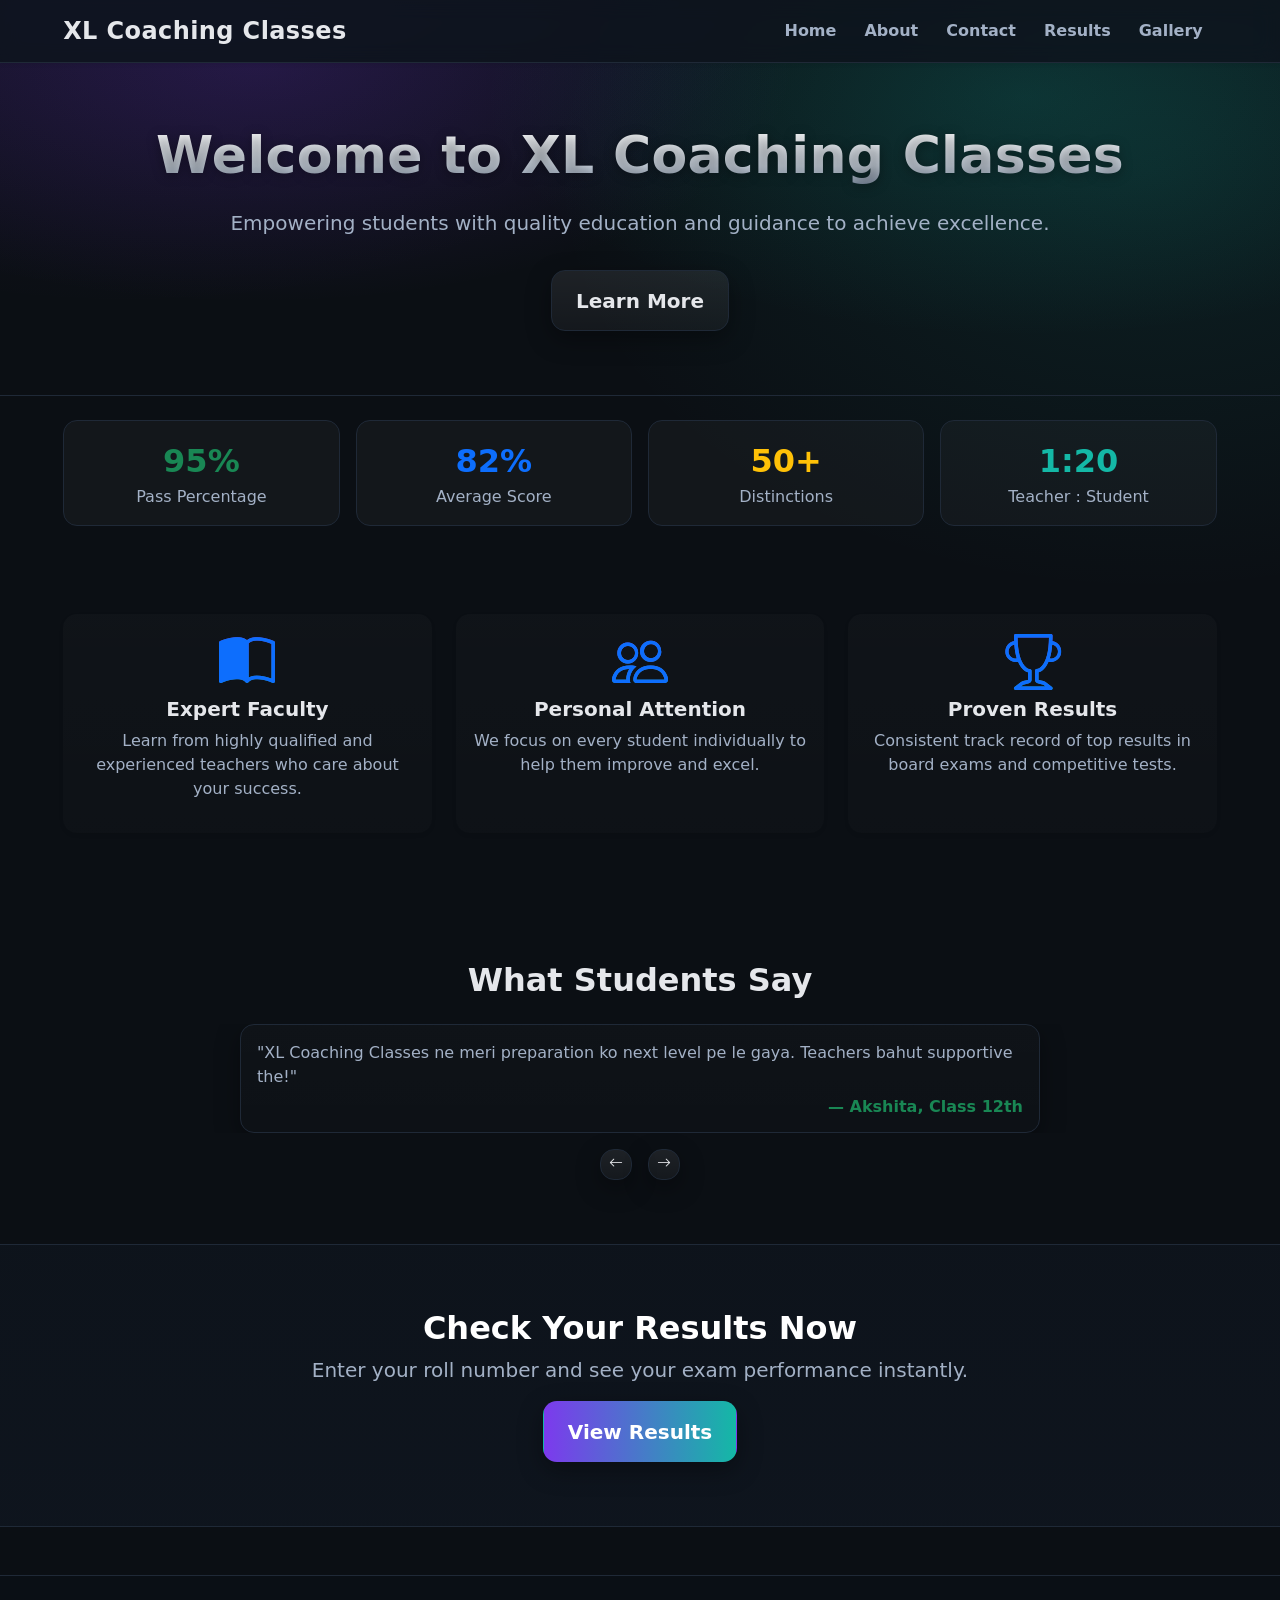
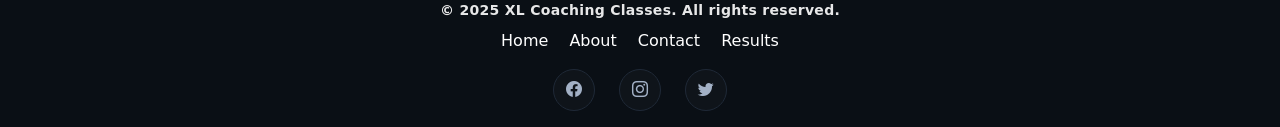
==== index.html @ 8166fb9c "Add files via upload" ====
<!DOCTYPE html>
<html lang="en">

<head>
    <meta charset="UTF-8">
    <meta name="viewport" content="width=device-width, initial-scale=1.0">
    <title>XL CLASSES || LEARN TODAY LEAD TOMORROW</title>
    <link rel="stylesheet" href="styles.css">
    <link rel="shortcut icon" href="assets/favicon2.png" type="image/x-icon">
    <link href="https://cdn.jsdelivr.net/npm/bootstrap@5.3.3/dist/css/bootstrap.min.css" rel="stylesheet"
        integrity="sha384-QWTKZyjpPEjISv5WaRU9OFeRpok6YctnYmDr5pNlyT2bRjXh0JMhjY6hW+ALEwIH" crossorigin="anonymous">
    <style>
        :root {
            --bg: #0b0f14;
            --panel: #0f1620;
            --muted: #1b2430;
            --text: #e5e7eb;
            --text-dim: #a3b1c6;
            --accent: #7c3aed;
            --accent-2: #14b8a6;
            --border: #1f2937;
            --ring: #2563eb;
            --shadow: 0 8px 24px rgba(0, 0, 0, 0.35);
            --radius: 14px;
            --speed: 180ms;
        }

        html,
        body {
            background:
                radial-gradient(1200px 800px at 10% -10%, rgba(124, 58, 237, .12), transparent 60%),
                radial-gradient(1000px 700px at 90% 10%, rgba(20, 184, 166, .10), transparent 60%),
                var(--bg);
            color: var(--text);
            -webkit-font-smoothing: antialiased;
            -moz-osx-font-smoothing: grayscale;
        }

        .container {
            max-width: min(1200px, 92vw);
        }

        .custom-navbar {
            position: sticky;
            top: 0;
            z-index: 1030;
            background: rgba(15, 22, 32, 0.7) !important;
            backdrop-filter: saturate(120%) blur(10px);
            border-bottom: 1px solid var(--border);
        }

        .custom-navbar .navbar-brand {
            letter-spacing: .4px;
        }

        .custom-navbar .nav-link {
            color: var(--text-dim) !important;
            position: relative;
            transition: color var(--speed) ease;
            padding-inline: clamp(.5rem, 1.2vw, .85rem);
        }

        .custom-navbar .nav-link:hover,
        .custom-navbar .nav-link:focus {
            color: var(--text) !important;
        }

        .custom-navbar .nav-link::after {
            content: "";
            position: absolute;
            left: 10%;
            right: 10%;
            bottom: 6px;
            height: 2px;
            background: linear-gradient(90deg, var(--accent), var(--accent-2));
            transform: scaleX(0);
            transform-origin: left;
            transition: transform var(--speed) ease;
            border-radius: 2px;
        }

        .custom-navbar .nav-link:hover::after,
        .custom-navbar .nav-link:focus::after {
            transform: scaleX(1);
        }

        .navbar-toggler {
            border-color: var(--border) !important;
        }

        .navbar-toggler:focus {
            box-shadow: 0 0 0 3px rgba(37, 99, 235, .35);
        }

        .dropdown-menu {
            background: var(--panel);
            border: 1px solid var(--border);
        }

        .dropdown-item {
            color: var(--text-dim);
            transition: background var(--speed) ease, color var(--speed) ease;
        }

        .dropdown-item:hover,
        .dropdown-item:focus {
            background: var(--muted);
            color: var(--text);
        }

        .notice-bar {
            background: linear-gradient(90deg, rgba(124, 58, 237, .15), rgba(20, 184, 166, .15));
            border-bottom: 1px solid var(--border);
        }

        .notice-pill {
            display: inline-flex;
            align-items: center;
            gap: .5rem;
            padding: .5rem .9rem;
            border: 1px solid var(--border);
            border-radius: 999px;
            background: rgba(255, 255, 255, .04);
            color: var(--text);
            box-shadow: var(--shadow);
        }

        .notice-text {
            color: var(--text-dim);
            white-space: nowrap;
            overflow: hidden;
            text-overflow: ellipsis;
        }

        .hero-section {
            background:
                radial-gradient(900px 400px at 20% 0%, rgba(124, 58, 237, 0.18), transparent 60%),
                radial-gradient(900px 400px at 80% 10%, rgba(20, 184, 166, 0.16), transparent 60%);
            border-bottom: 1px solid var(--border);
        }

        .hero-section h1 {
            line-height: 1.1;
            letter-spacing: .3px;
            font-size: clamp(2rem, 5vw, 3.25rem);
            background: linear-gradient(180deg, #fff, #cbd5e1 60%, #64748b);
            -webkit-background-clip: text;
            background-clip: text;
            color: transparent;
        }

        .hero-section .lead {
            color: var(--text-dim);
            font-size: clamp(1rem, 2.2vw, 1.25rem);
        }

        .btn {
            border-radius: var(--radius);
            transition: transform var(--speed) ease, box-shadow var(--speed) ease, background var(--speed) ease, border-color var(--speed) ease;
        }

        .btn-light {
            color: var(--text);
            background: linear-gradient(180deg, rgba(255, 255, 255, .08), rgba(255, 255, 255, .04));
            border: 1px solid var(--border);
            box-shadow: var(--shadow);
        }

        .btn-light:hover,
        .btn-light:focus {
            transform: translateY(-1px);
            background: linear-gradient(180deg, rgba(255, 255, 255, .12), rgba(255, 255, 255, .06));
            box-shadow: 0 10px 28px rgba(0, 0, 0, .45);
        }

        .btn-primary {
            background: linear-gradient(90deg, var(--accent), var(--accent-2));
            border: 1px solid transparent;
            box-shadow: var(--shadow);
        }

        .btn-primary:hover,
        .btn-primary:focus {
            filter: brightness(1.05);
            transform: translateY(-1px);
        }

        .btn-lg {
            padding: clamp(.6rem, 1.5vw, .9rem) clamp(1rem, 2.5vw, 1.5rem);
        }

        .card {
            background: linear-gradient(180deg, rgba(255, 255, 255, .02), rgba(255, 255, 255, .01));
            border: 1px solid var(--border);
            border-radius: var(--radius);
            box-shadow: var(--shadow);
            transition: transform var(--speed) ease, box-shadow var(--speed) ease, border-color var(--speed) ease;
        }

        .card:hover {
            transform: translateY(-4px);
            box-shadow: 0 14px 36px rgba(0, 0, 0, .45);
            border-color: rgba(124, 58, 237, .35);
        }

        .card .card-body i {
            background: linear-gradient(180deg, var(--accent), var(--accent-2));
            -webkit-background-clip: text;
            background-clip: text;
            color: transparent;
        }

        .card .card-body h5 {
            color: var(--text);
        }

        .card .card-body p {
            color: var(--text-dim);
        }

        .stats-strip .stat {
            background: rgba(255, 255, 255, .03);
            border: 1px solid var(--border);
            border-radius: var(--radius);
            padding: 1rem;
        }

        .stats-strip .value {
            font-size: clamp(1.4rem, 3.5vw, 2rem);
            font-weight: 800;
        }

        .stats-strip .label {
            color: var(--text-dim);
        }

        section.py-5 {
            padding-block: clamp(2rem, 6vw, 4rem) !important;
        }

        .cta-section {
            background: linear-gradient(180deg, rgba(15, 22, 32, .6), rgba(15, 22, 32, .8));
            border-top: 1px solid var(--border);
            border-bottom: 1px solid var(--border);
        }

        .cta-section .lead {
            color: var(--text-dim);
        }

        .faq .accordion-item {
            background: rgba(255, 255, 255, .03);
            border: 1px solid var(--border);
            border-radius: var(--radius) !important;
            overflow: hidden;
        }

        .faq .accordion-button {
            background: rgba(255, 255, 255, .02);
            color: var(--text);
        }

        .faq .accordion-button:not(.collapsed) {
            color: var(--text);
            background: rgba(124, 58, 237, .12);
            border-bottom: 1px solid var(--border);
        }

        .faq .accordion-body {
            color: var(--text-dim);
        }

        footer.bg-dark {
            background: #0a0f15 !important;
            border-top: 1px solid var(--border);
        }

        footer a {
            color: var(--text-dim) !important;
        }

        footer a:hover,
        footer a:focus {
            color: var(--text) !important;
            text-decoration: none;
        }

        .social a {
            display: inline-flex;
            align-items: center;
            justify-content: center;
            width: 42px;
            height: 42px;
            border-radius: 50%;
            border: 1px solid var(--border);
            background: rgba(255, 255, 255, .02);
            transition: transform var(--speed) ease, border-color var(--speed) ease, background var(--speed) ease;
        }

        .social a:hover,
        .social a:focus {
            transform: translateY(-2px);
            background: rgba(124, 58, 237, .12);
            border-color: rgba(124, 58, 237, .45);
        }

        @media (max-width: 991.98px) {
            .custom-navbar .navbar-collapse {
                background: rgba(15, 22, 32, .9);
                border: 1px solid var(--border);
                border-radius: var(--radius);
                padding: .75rem;
                margin-top: .5rem;
            }
        }

        @media (prefers-reduced-motion: reduce) {
            * {
                transition: none !important;
                animation: none !important;
                scroll-behavior: auto !important;
            }
        }

        :focus-visible {
            outline: 2px solid var(--ring);
            outline-offset: 2px;
        }
    </style>
</head>

<body>
    <!-- Navbar -->
    <nav class="navbar navbar-expand-lg navbar-dark bg-primary shadow-sm custom-navbar">
        <div class="container">
            <!-- Brand / Logo -->
            <a class="navbar-brand fw-bold fs-4" href="./index.html">XL Coaching Classes</a>

            <!-- Mobile Toggle -->
            <button class="navbar-toggler" type="button" data-bs-toggle="collapse" data-bs-target="#navbarNav"
                aria-controls="navbarNav" aria-expanded="false" aria-label="Toggle navigation">
                <span class="navbar-toggler-icon"></span>
            </button>

            <!-- Links -->
            <div class="collapse navbar-collapse" id="navbarNav">
                <ul class="navbar-nav ms-auto align-items-lg-center">
                    <li class="nav-item">
                        <a class="nav-link fw-semibold" href="./index.html">Home</a>
                    </li>
                    <li class="nav-item">
                        <a class="nav-link fw-semibold" href="./about.html">About</a>
                    </li>
                    <li class="nav-item">
                        <a class="nav-link fw-semibold" href="./contact.html">Contact</a>
                    </li>
                    <li class="nav-item">
                        <a class="nav-link fw-semibold" href="./result.html">Results</a>
                    </li>
                    <!-- ✅ Gallery Dropdown -->
                    <li class="nav-item dropdown">
                        <a class="nav-link fw-semibold dropdown-toggle" href="#" id="galleryDropdown" role="button"
                            data-bs-toggle="dropdown" aria-expanded="false">
                            Gallery
                        </a>
                        <ul class="dropdown-menu dropdown-menu-end shadow-lg rounded-3 border-0"
                            aria-labelledby="galleryDropdown">
                            <li><a class="dropdown-item py-2" href="./photos.html">📷 Photos</a></li>
                            <li><a class="dropdown-item py-2" href="./videos.html">🎥 Videos</a></li>
                        </ul>
                    </li>
                </ul>
            </div>
        </div>
    </nav>



    <!-- Hero Section -->
    <section class="hero-section py-5">
        <div class="container">
            <h1 class="display-4 fw-bold pb-2">Welcome to XL Coaching Classes</h1>
            <p class="lead mt-3">Empowering students with quality education and guidance to achieve excellence.</p>
            <a href="./about.html" class="btn btn-light btn-lg mt-3">Learn More</a>
        </div>
    </section>

    <!-- Stats -->
    <section class="py-4">
        <div class="container stats-strip">
            <div class="row g-3 text-center">
                <div class="col-6 col-md-3">
                    <div class="stat">
                        <div class="value text-success">95%</div>
                        <div class="label">Pass Percentage</div>
                    </div>
                </div>
                <div class="col-6 col-md-3">
                    <div class="stat">
                        <div class="value text-primary">82%</div>
                        <div class="label">Average Score</div>
                    </div>
                </div>
                <div class="col-6 col-md-3">
                    <div class="stat">
                        <div class="value text-warning">50+</div>
                        <div class="label">Distinctions</div>
                    </div>
                </div>
                <div class="col-6 col-md-3">
                    <div class="stat">
                        <div class="value" style="color:#14b8a6;">1:20</div>
                        <div class="label">Teacher : Student</div>
                    </div>
                </div>
            </div>
        </div>
    </section>

    <!-- Highlights Section -->
    <section class="py-5">
        <div class="container">
            <div class="row text-center g-4">
                <div class="col-md-4">
                    <div class="card shadow-sm border-0 h-100">
                        <div class="card-body">
                            <i class="bi bi-book-half display-4 text-primary mb-3"></i>
                            <h5 class="fw-bold">Expert Faculty</h5>
                            <p>Learn from highly qualified and experienced teachers who care about your success.</p>
                        </div>
                    </div>
                </div>
                <div class="col-md-4">
                    <div class="card shadow-sm border-0 h-100">
                        <div class="card-body">
                            <i class="bi bi-people display-4 text-primary mb-3"></i>
                            <h5 class="fw-bold">Personal Attention</h5>
                            <p>We focus on every student individually to help them improve and excel.</p>
                        </div>
                    </div>
                </div>
                <div class="col-md-4">
                    <div class="card shadow-sm border-0 h-100">
                        <div class="card-body">
                            <i class="bi bi-trophy display-4 text-primary mb-3"></i>
                            <h5 class="fw-bold">Proven Results</h5>
                            <p>Consistent track record of top results in board exams and competitive tests.</p>
                        </div>
                    </div>
                </div>
            </div>
        </div>
    </section>

    <!-- Testimonials (Carousel) -->
    <section class="py-5">
        <div class="container">
            <h2 class="fw-bold text-center mb-4">What Students Say</h2>
            <div id="testiCarousel" class="carousel slide" data-bs-ride="carousel">
                <div class="carousel-inner">
                    <div class="carousel-item active">
                        <div class="card mx-auto" style="max-width:800px;">
                            <div class="card-body">
                                <p class="mb-2">"XL Coaching Classes ne meri preparation ko next level pe le gaya.
                                    Teachers bahut supportive the!"</p>
                                <h6 class="fw-bold text-end text-success mb-0">— Akshita, Class 12th</h6>
                            </div>
                        </div>
                    </div>
                    <div class="carousel-item">
                        <div class="card mx-auto" style="max-width:800px;">
                            <div class="card-body">
                                <p class="mb-2">"Regular tests aur doubt sessions ki wajah se mere marks improve hue.
                                    Thank you XL Classes!"</p>
                                <h6 class="fw-bold text-end text-success mb-0">— Bhawani Pratap Singh, Class 10th</h6>
                            </div>
                        </div>
                    </div>
                </div>
                <div class="d-flex justify-content-center gap-3 mt-3">
                    <button class="btn btn-light btn-sm" data-bs-target="#testiCarousel" data-bs-slide="prev"><i
                            class="bi bi-arrow-left"></i></button>
                    <button class="btn btn-light btn-sm" data-bs-target="#testiCarousel" data-bs-slide="next"><i
                            class="bi bi-arrow-right"></i></button>
                </div>
            </div>
        </div>
    </section>


    <!-- CTA Section -->
    <section class="cta-section text-center py-5">
        <div class="container">
            <h2 class="fw-bold">Check Your Results Now</h2>
            <p class="lead">Enter your roll number and see your exam performance instantly.</p>
            <a href="./result.html" class="btn btn-primary btn-lg">View Results</a>
        </div>
    </section>

    <!-- Footer -->
    <footer class="bg-dark text-white text-center mt-5 pt-4 pb-3">
        <div class="container">

            <!-- Copyright -->
            <p class="mb-2 fw-semibold small">
                © 2025 XL Coaching Classes. All rights reserved.
            </p>

            <!-- Quick Links -->
            <div class="row justify-content-center mb-3">
                <div class="col-auto">
                    <a href="./index.html" class="text-white text-decoration-none me-3">Home</a>
                    <a href="./about.html" class="text-white text-decoration-none me-3">About</a>
                    <a href="./contact.html" class="text-white text-decoration-none me-3">Contact</a>
                    <a href="./result.html" class="text-white text-decoration-none">Results</a>
                </div>
            </div>

            <!-- Social Media -->
            <div class="d-flex justify-content-center gap-4 social">
                <a href="#" aria-label="Facebook"><i class="bi bi-facebook"></i></a>
                <a href="https://www.instagram.com/xl_classes" aria-label="Instagram"><i
                        class="bi bi-instagram"></i></a>
                <a href="#" aria-label="Twitter"><i class="bi bi-twitter"></i></a>
            </div>

        </div>
    </footer>

    <!-- <script src="script.js"></script> -->
    <script src="https://cdn.jsdelivr.net/npm/bootstrap@5.3.3/dist/js/bootstrap.bundle.min.js"
        integrity="sha384-YvpcrYf0tY3lHB60NNkmXc5s9fDVZLESaAA55NDzOxhy9GkcIdslK1eN7N6jIeHz"
        crossorigin="anonymous"></script>
    <!-- Bootstrap Icons (for social media icons) -->
    <link rel="stylesheet" href="https://cdn.jsdelivr.net/npm/bootstrap-icons@1.11.3/font/bootstrap-icons.min.css">
</body>

</html>
---- styles.css ----
:root {
    --bg: #0b0f14;
    --panel: #0f1620;
    --muted: #1b2430;
    --text: #e5e7eb;
    --text-dim: #a3b1c6;
    --accent: #7c3aed;
    --accent-2: #14b8a6;
    --border: #1f2937;
    --ring: #2563eb;
    --radius: 14px;
    --speed: 180ms;
}

/* Navbar Brand */
.custom-navbar .navbar-brand {
    color: var(--text) !important;
    transition: color var(--speed) ease-in-out;
}

.custom-navbar .navbar-brand:hover {
    color: #ffd700 !important;
}

/* Nav Links (unified) */
.custom-navbar .nav-link,
.navbar-nav .nav-link {
    position: relative;
    display: inline-block;
    font-weight: 600;
    color: var(--text-dim) !important;
    text-decoration: none;
    padding: 8px 12px;
    margin: 0 6px;
    transition: color var(--speed) ease;
    font-size: 1rem;
}

.custom-navbar .nav-link:hover,
.navbar-nav .nav-link:hover {
    color: var(--text) !important;
}

/* Underline (subtle, matches text width) */
.navbar-nav .nav-link::after {
    content: "";
    position: absolute;
    left: 0;
    bottom: 0;
    width: 100%;
    height: 2px;
    transform: scaleX(0);
    transform-origin: left;
    border-radius: 2px;
    background: linear-gradient(90deg, var(--accent), var(--accent-2));
    transition: transform var(--speed) ease-in-out;
}

.navbar-nav .nav-link:hover::after {
    transform: scaleX(1);
}

/* Dropdown */
.custom-navbar .dropdown-menu {
    background: var(--panel);
    border: 1px solid var(--border);
    border-radius: 12px;
    padding: 6px 0;
    min-width: 180px;
}

.custom-navbar .dropdown-item {
    font-weight: 500;
    padding: 10px 14px;
    color: var(--text-dim);
    border-radius: 8px;
    transition: background var(--speed) ease, color var(--speed) ease, transform var(--speed) ease;
}

.custom-navbar .dropdown-item:hover {
    background: var(--muted);
    color: var(--text);
    transform: translateX(4px);
}

/* Footer */
footer {
    background: #0a0f15;
    color: #fff;
}

footer p {
    letter-spacing: .3px;
    font-size: .9rem;
    opacity: .9;
}

footer a {
    color: var(--text-dim) !important;
    font-weight: 500;
    transition: color var(--speed) ease, transform var(--speed) ease;
}

footer a:hover {
    color: #ffc107 !important;
    transform: translateY(-2px);
}

footer .bi {
    transition: transform var(--speed) ease, color var(--speed) ease;
}

footer .bi:hover {
    color: #ffc107;
    transform: scale(1.1);
}

/* Hero + CTA (clean, no heavy animations) */
.hero-section,
.cta-section {
    position: relative;
    color: #fff;
    text-align: center;
    background: linear-gradient(135deg, rgba(124, 58, 237, .25), rgba(20, 184, 166, .2));
}

.hero-section h1,
.cta-section h3 {
    text-shadow: 0 2px 12px rgba(0, 0, 0, .35);
}

.hero-section .btn,
.cta-section .btn {
    font-weight: 600;
    transition: transform var(--speed) ease, box-shadow var(--speed) ease, background var(--speed) ease, color var(--speed) ease;
}

.hero-section .btn:hover,
.cta-section .btn:hover {
    background: #ffc107;
    color: #000 !important;
    transform: translateY(-2px);
    box-shadow: 0 8px 20px rgba(0, 0, 0, .25);
}
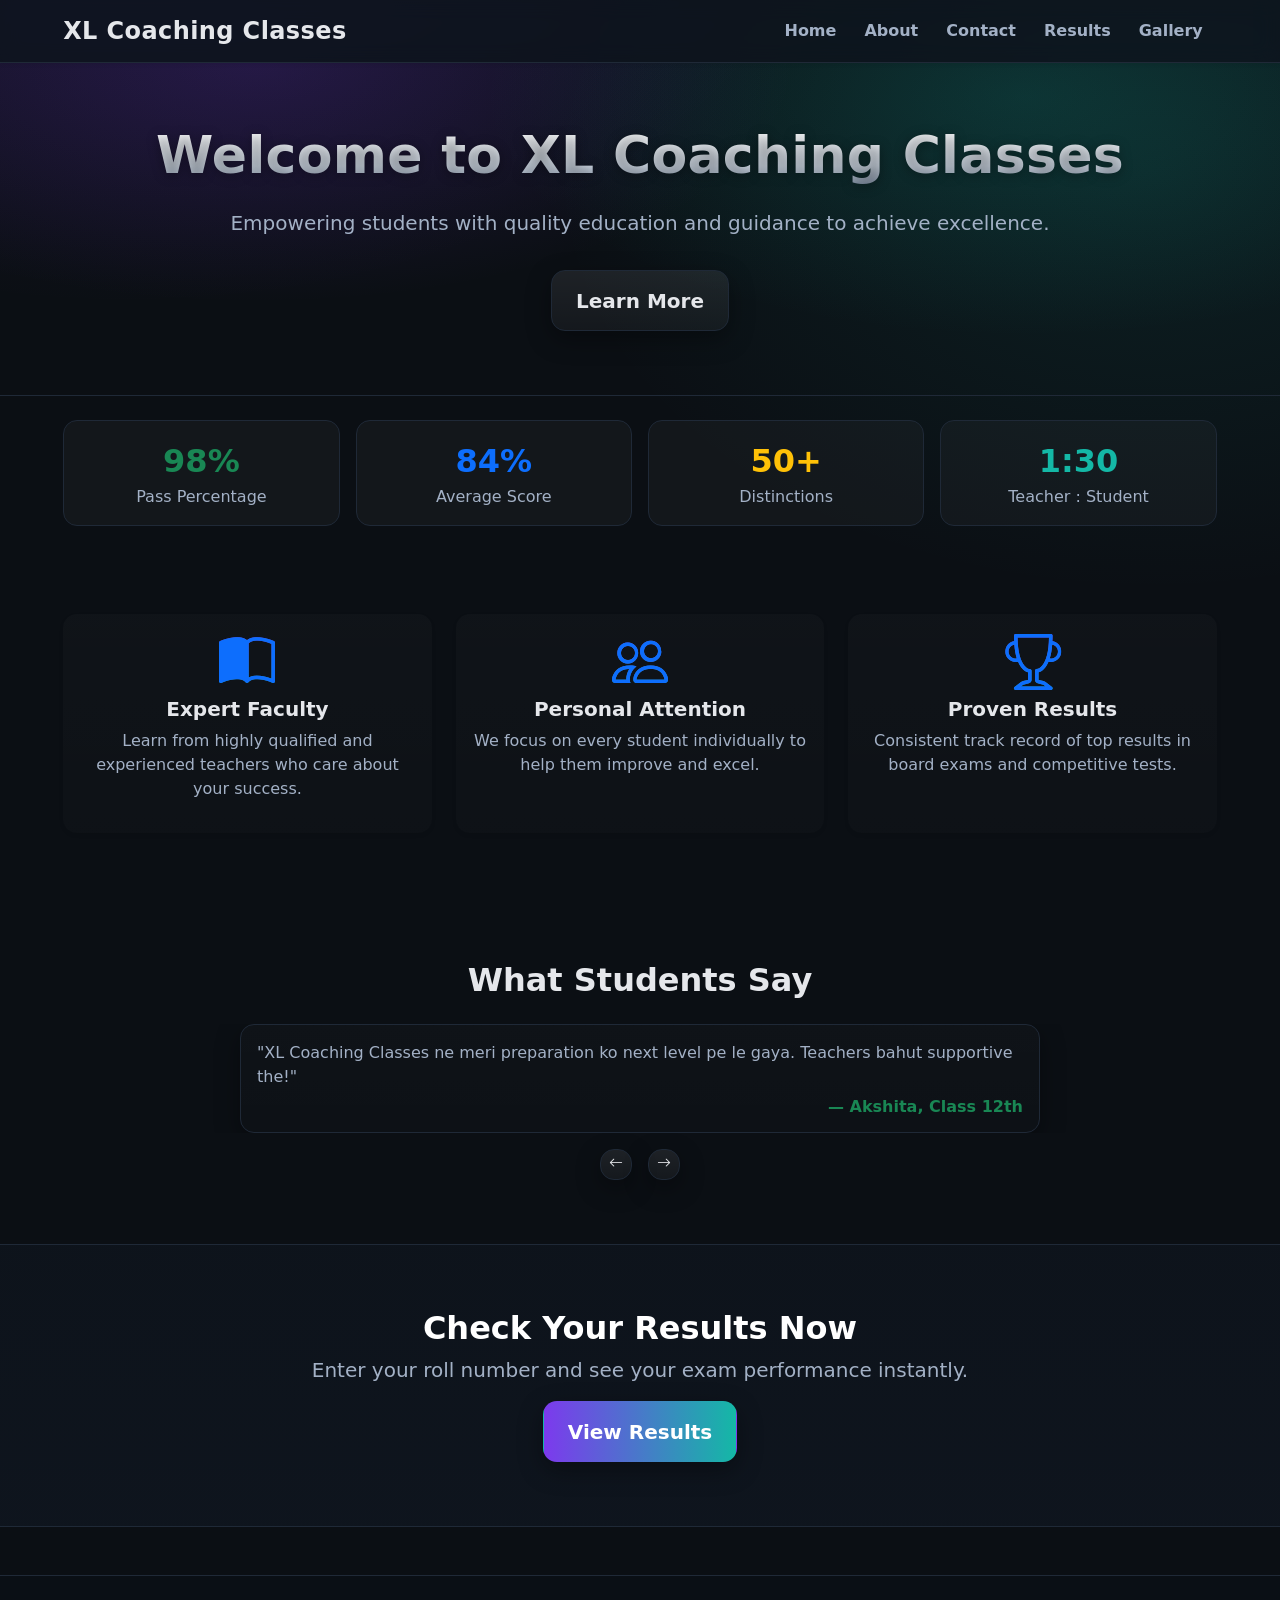
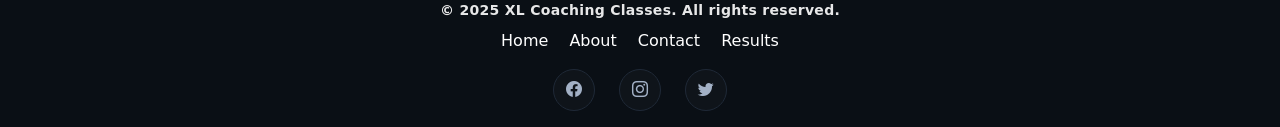
==== commit a4e3fec9: "Update index.html" ====
--- a/index.html
+++ b/index.html
@@ -391,13 +391,13 @@
             <div class="row g-3 text-center">
                 <div class="col-6 col-md-3">
                     <div class="stat">
-                        <div class="value text-success">95%</div>
+                        <div class="value text-success">98%</div>
                         <div class="label">Pass Percentage</div>
                     </div>
                 </div>
                 <div class="col-6 col-md-3">
                     <div class="stat">
-                        <div class="value text-primary">82%</div>
+                        <div class="value text-primary">84%</div>
                         <div class="label">Average Score</div>
                     </div>
                 </div>
@@ -409,7 +409,7 @@
                 </div>
                 <div class="col-6 col-md-3">
                     <div class="stat">
-                        <div class="value" style="color:#14b8a6;">1:20</div>
+                        <div class="value" style="color:#14b8a6;">1:30</div>
                         <div class="label">Teacher : Student</div>
                     </div>
                 </div>
@@ -535,4 +535,5 @@
     <link rel="stylesheet" href="https://cdn.jsdelivr.net/npm/bootstrap-icons@1.11.3/font/bootstrap-icons.min.css">
 </body>
 
-</html>+
+</html>
